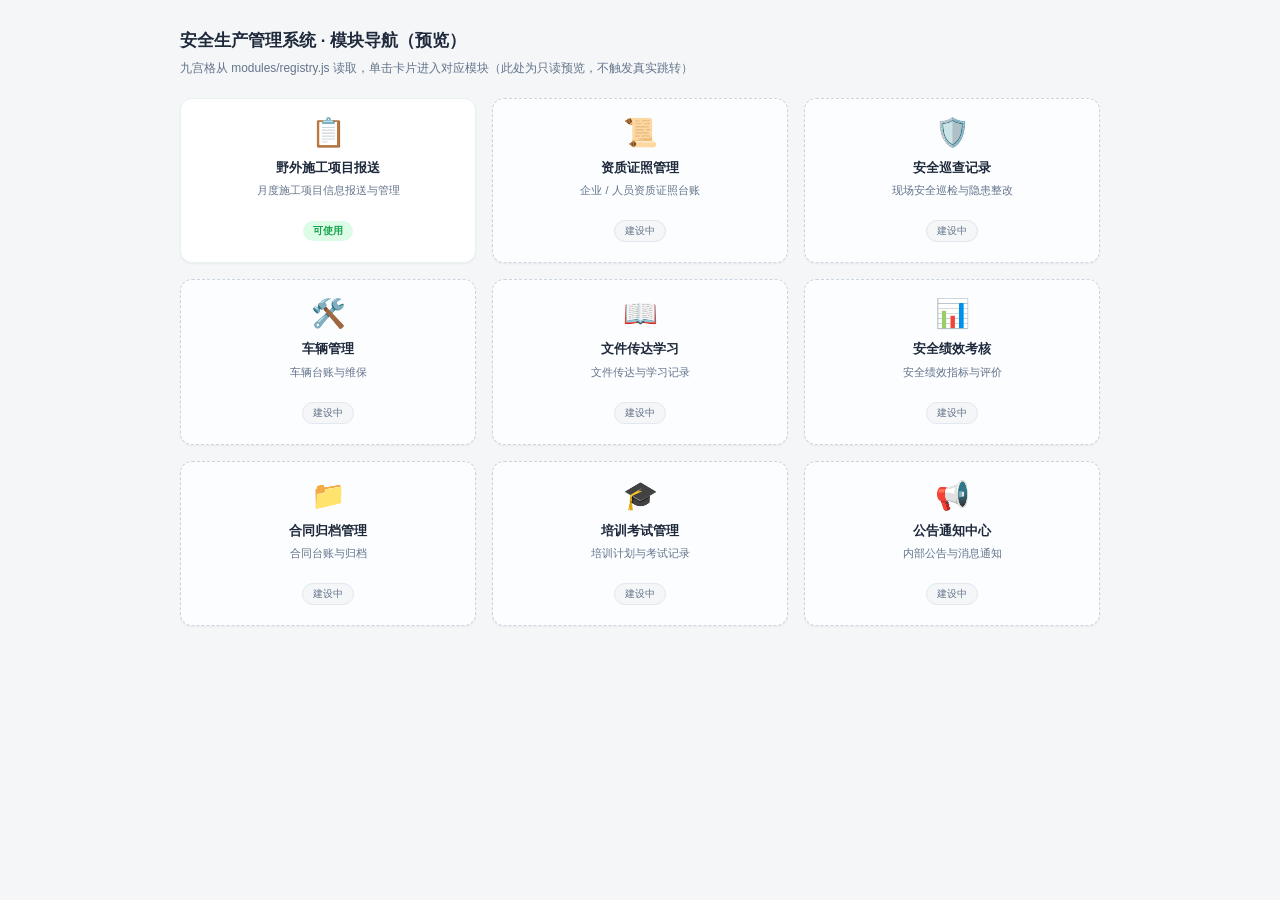
==== module-grid-preview.html @ 4c8b0778 "feat: 安全生产管理系统 - 模块化工作台与施工项目报送" ====
<!DOCTYPE html>
<html lang="zh-CN">
<head>
  <meta charset="UTF-8">
  <meta name="viewport" content="width=device-width, initial-scale=1.0">
  <title>模块导航预览 - 安全生产管理系统</title>
  <link rel="stylesheet" href="css/style.css">
  <style>
    body { background: var(--color-bg); }
    .preview-wrap { max-width: 960px; margin: 0 auto; padding: 28px 20px; }
    .preview-title { color: var(--color-text); font-size: 1.2rem; font-weight: 600; margin-bottom: 4px; }
    .preview-sub { color: var(--color-text-muted); font-size: 0.85rem; margin-bottom: 20px; }
    .grid { display: grid; grid-template-columns: repeat(3, 1fr); gap: 16px; }
    @media (max-width: 720px) { .grid { grid-template-columns: repeat(2, 1fr); } }
  </style>
</head>
<body>
  <div class="preview-wrap">
    <div class="preview-title">安全生产管理系统 · 模块导航（预览）</div>
    <div class="preview-sub">九宫格从 modules/registry.js 读取，单击卡片进入对应模块（此处为只读预览，不触发真实跳转）</div>
    <div class="grid" id="grid"></div>
  </div>

  <!-- 仅加载注册表以提供模块数据；不加载 auth/业务模块，避免依赖 -->
  <script src="js/modules/registry.js"></script>
  <script>
    const grid = document.getElementById('grid');
    grid.innerHTML = ModuleRegistry.list.map((m) => {
      const ph = !m.ready;
      return `
        <div class="module-card ${ph ? 'module-placeholder' : 'module-ready'}">
          <div class="module-icon">${m.icon}</div>
          <div class="module-name">${m.name}</div>
          <div class="module-desc">${m.desc}</div>
          <span class="module-badge ${ph ? 'badge-dev' : 'badge-ready'}">${ph ? '建设中' : '可使用'}</span>
        </div>`;
    }).join('');
  </script>
</body>
</html>
---- css/style.css ----
/* ==========================================================================
   安全生产管理系统 - 样式表
   ========================================================================== */

/* ----- CSS 变量（品牌色板：青绿主色 / 蓝 / 橙 / 黄绿 / 深灰） ----- */
:root {
  /* 主色：青绿 */
  --color-primary: #2A9D8F;
  --color-primary-dark: #1F7A6B;
  --color-primary-light: #E6F4F1;

  /* 蓝（已确认 / 信息） */
  --color-secondary: #2D5A8B;
  --color-secondary-dark: #234C73;
  --color-secondary-light: #EAF0F6;

  /* 橙（警告 / 待办强调） */
  --color-accent: #E87A3D;
  --color-accent-dark: #9C4F1D;
  --color-accent-light: #FCEEE3;

  /* 黄绿（已报送 / 成功强调） */
  --color-lime: #B5D44B;
  --color-lime-dark: #5E7A1A;
  --color-lime-light: #F2F8E0;

  /* 深灰（中性强调） */
  --color-neutral: #4A4A4A;

  /* 功能色：保留错误红，正向用品牌黄绿呼应 */
  --color-success: #16a34a;
  --color-success-light: #dcfce7;
  --color-danger: #dc2626;
  --color-danger-light: #fee2e2;
  --color-warning: #E87A3D;
  --color-warning-light: #FCEEE3;
  --color-bg: #F4F6F7;
  --color-surface: #ffffff;
  --color-text: #1e293b;
  --color-text-muted: #64748b;
  --color-text-light: #94a3b8;
  --color-border: #e2e8f0;
  --color-border-dark: #cbd5e1;
  --radius: 8px;
  --radius-lg: 12px;
  --shadow-sm: 0 1px 2px rgba(0,0,0,0.05);
  --shadow: 0 1px 3px rgba(0,0,0,0.1), 0 1px 2px rgba(0,0,0,0.06);
  --shadow-lg: 0 10px 15px -3px rgba(0,0,0,0.1), 0 4px 6px -2px rgba(0,0,0,0.05);
  --font-sans: -apple-system, BlinkMacSystemFont, 'Segoe UI', 'PingFang SC',
               'Hiragino Sans GB', 'Microsoft YaHei', sans-serif;
}

/* ----- Reset ----- */
* { margin: 0; padding: 0; box-sizing: border-box; }

html { font-size: 14px; }

body {
  font-family: var(--font-sans);
  background: var(--color-bg);
  color: var(--color-text);
  line-height: 1.6;
  min-height: 100vh;
}

a { color: var(--color-primary); text-decoration: none; }
a:hover { text-decoration: underline; }

/* ----- 加载屏幕 ----- */
.loading-screen {
  display: flex;
  flex-direction: column;
  align-items: center;
  justify-content: center;
  min-height: 100vh;
  gap: 16px;
  color: var(--color-text-muted);
}

.spinner {
  width: 40px;
  height: 40px;
  border: 4px solid var(--color-border);
  border-top-color: var(--color-primary);
  border-radius: 50%;
  animation: spin 0.8s linear infinite;
}

@keyframes spin { to { transform: rotate(360deg); } }

/* ==========================================================================
   登录页 - 采用公司 logo 5 配色（青绿/黄绿/橙/深灰/蓝），专业简洁
   ========================================================================== */
.login-page {
  display: flex;
  align-items: center;
  justify-content: center;
  min-height: 100vh;
  padding: 24px;
  background:
    radial-gradient(ellipse 900px 520px at 50% -10%, rgba(42,157,143,0.10), transparent 60%),
    #f4f7f9;
}

.login-card {
  position: relative;
  background: var(--color-surface);
  border-radius: 16px;
  box-shadow: 0 20px 50px -12px rgba(15, 23, 42, 0.12), 0 4px 12px -4px rgba(15, 23, 42, 0.06);
  padding: 48px 40px 40px;
  width: 100%;
  max-width: 440px;
  overflow: hidden;
}

/* 卡片顶部 5 色彩条（呼应 logo 环形 5 色：绿-橙-灰-蓝-青） */
.login-card::before {
  content: '';
  position: absolute;
  top: 0; left: 0; right: 0;
  height: 4px;
  background: linear-gradient(to right,
    #B5D44B 0 20%,
    #E87A3D 20% 40%,
    #4A4A4A 40% 60%,
    #2D5A8B 60% 80%,
    #2A9D8F 80% 100%);
}

/* logo 区域 */
.login-card .logo {
  text-align: center;
  margin-bottom: 28px;
}

.login-card .brand-mark {
  display: block;
  width: 96px;
  height: 96px;
  margin: 0 auto 18px;
}

.login-card .logo h1 {
  font-size: 1.6rem;
  font-weight: 700;
  color: #1f7a6b;
  margin-bottom: 6px;
  letter-spacing: 0.5px;
}

.login-card .logo-en {
  font-size: 0.72rem;
  color: var(--color-text-muted);
  letter-spacing: 1.6px;
  text-transform: uppercase;
  margin: 0 0 4px;
}

.login-card .logo-hint {
  color: var(--color-text-muted);
  font-size: 0.875rem;
  margin: 0;
}

/* 表单 */
.login-card .form-group {
  margin-bottom: 18px;
}

.login-card .form-group label {
  display: block;
  margin-bottom: 6px;
  font-weight: 500;
  font-size: 0.875rem;
  color: var(--color-text);
}

.login-card .form-group input {
  width: 100%;
  padding: 11px 14px;
  border: 1px solid var(--color-border-dark);
  border-radius: var(--radius);
  font-size: 0.9rem;
  font-family: var(--font-sans);
  outline: none;
  background: #fafbfc;
  transition: border-color 0.2s, box-shadow 0.2s, background-color 0.2s;
}

.login-card .form-group input:focus {
  border-color: #2A9D8F;
  background: #ffffff;
  box-shadow: 0 0 0 3px rgba(42, 157, 143, 0.15);
}

/* 登录按钮：teal 品牌色（仅覆盖登录作用域，不影响其它页面） */
.login-card .btn-primary,
.login-page > .login-card .btn-primary {
  background: #2A9D8F;
  border-color: #2A9D8F;
  color: #ffffff;
  font-weight: 600;
  letter-spacing: 2px;
  box-shadow: 0 4px 12px -2px rgba(42, 157, 143, 0.35);
  transition: background-color 0.2s, box-shadow 0.2s, transform 0.05s;
}
.login-card .btn-primary:hover,
.login-page > .login-card .btn-primary:hover {
  background: #238A7C;
  border-color: #238A7C;
  box-shadow: 0 6px 16px -2px rgba(42, 157, 143, 0.45);
}
.login-card .btn-primary:active,
.login-page > .login-card .btn-primary:active {
  transform: translateY(1px);
}

/* 错误提示 */
.login-card .login-error {
  background: var(--color-danger-light);
  color: var(--color-danger);
  padding: 10px 12px;
  border-radius: var(--radius);
  font-size: 0.8rem;
  margin-bottom: 16px;
  display: none;
}
.login-card .login-error.show { display: block; }

/* ==========================================================================
   通用组件
   ========================================================================== */

/* 按钮 */
.btn {
  display: inline-flex;
  align-items: center;
  justify-content: center;
  gap: 6px;
  padding: 8px 16px;
  border: none;
  border-radius: var(--radius);
  font-size: 0.875rem;
  font-family: var(--font-sans);
  font-weight: 500;
  cursor: pointer;
  transition: all 0.15s;
  white-space: nowrap;
}

.btn-primary {
  background: var(--color-primary);
  color: #fff;
}
.btn-primary:hover { background: var(--color-primary-dark); }

.btn-secondary {
  background: var(--color-surface);
  color: var(--color-text);
  border: 1px solid var(--color-border-dark);
}
.btn-secondary:hover { background: var(--color-bg); }

.btn-danger {
  background: var(--color-danger);
  color: #fff;
}
.btn-danger:hover { opacity: 0.9; }

.btn-sm { padding: 4px 10px; font-size: 0.75rem; }

.btn-block { width: 100%; }

.btn:disabled { opacity: 0.5; cursor: not-allowed; }

/* 表单元素 */
.form-group { margin-bottom: 16px; }

.form-group label {
  display: block;
  margin-bottom: 6px;
  font-weight: 500;
  font-size: 0.875rem;
  color: var(--color-text);
}

.form-group label .required { color: var(--color-danger); }

.form-group input,
.form-group select,
.form-group textarea {
  width: 100%;
  padding: 8px 12px;
  border: 1px solid var(--color-border-dark);
  border-radius: var(--radius);
  font-size: 0.875rem;
  font-family: var(--font-sans);
  outline: none;
  transition: border-color 0.2s, box-shadow 0.2s;
  background: var(--color-surface);
  color: var(--color-text);
}

.form-group input:focus,
.form-group select:focus,
.form-group textarea:focus {
  border-color: var(--color-primary);
  box-shadow: 0 0 0 3px var(--color-primary-light);
}

.form-group textarea { resize: vertical; min-height: 72px; }

.form-group .hint { font-size: 0.75rem; color: var(--color-text-muted); margin-top: 4px; }

.form-group .error-msg {
  font-size: 0.75rem; color: var(--color-danger); margin-top: 4px; display: none;
}
.form-group.has-error input,
.form-group.has-error select,
.form-group.has-error textarea { border-color: var(--color-danger); }
.form-group.has-error .error-msg { display: block; }

/* 单选按钮组 */
.radio-group { display: flex; gap: 20px; padding-top: 2px; }

.radio-group label {
  display: inline-flex;
  align-items: center;
  gap: 6px;
  margin-bottom: 0;
  cursor: pointer;
  font-weight: normal;
}

.radio-group input[type="radio"] {
  width: auto;
  margin: 0;
  cursor: pointer;
}

/* 禁用选项（如普通管理员视角下的"管理员"角色） */
.radio-group label.disabled-option {
  color: var(--color-text-muted, #999);
  cursor: not-allowed;
  opacity: 0.7;
}
.radio-group label.disabled-option input[type="radio"] {
  cursor: not-allowed;
}

/* 表格 */
.data-table {
  width: 100%;
  border-collapse: collapse;
  font-size: 0.8125rem;
}

.data-table th {
  text-align: left;
  padding: 10px 12px;
  background: var(--color-bg);
  border-bottom: 2px solid var(--color-border-dark);
  font-weight: 600;
  color: var(--color-text);
  white-space: nowrap;
  position: sticky;
  top: 0;
  z-index: 1;
}

.data-table td {
  padding: 10px 12px;
  border-bottom: 1px solid var(--color-border);
  color: var(--color-text);
  vertical-align: top;
}

.data-table tbody tr:hover { background: #f8fafc; }

.data-table .empty-row td {
  text-align: center;
  color: var(--color-text-muted);
  padding: 32px 12px;
}

/* 状态标签 */
.badge {
  display: inline-flex;
  align-items: center;
  gap: 4px;
  padding: 2px 10px;
  border-radius: 20px;
  font-size: 0.72rem;
  font-weight: 500;
  white-space: nowrap;
}

.badge-success { background: var(--color-lime-light); color: var(--color-lime-dark); }
.badge-danger  { background: var(--color-danger-light);  color: var(--color-danger);  }
.badge-warning { background: var(--color-accent-light); color: var(--color-accent-dark); }
.badge-muted   { background: #f1f5f9; color: var(--color-text-muted); }
.badge-info    { background: var(--color-secondary-light); color: var(--color-secondary); }
.text-muted    { color: var(--color-text-muted); }

/* 表单控件禁用状态（内置字段类型锁定） */
select[disabled] {
  background-color: #f1f5f9;
  color: var(--color-text-muted);
  cursor: not-allowed;
}
input[disabled] {
  background-color: #f8fafc;
  color: var(--color-text-muted);
}

/* Toast 通知 */
.toast-container {
  position: fixed;
  top: 20px;
  right: 20px;
  z-index: 9999;
  display: flex;
  flex-direction: column;
  gap: 8px;
}

.toast {
  padding: 12px 20px;
  border-radius: var(--radius);
  box-shadow: var(--shadow-lg);
  font-size: 0.875rem;
  color: #fff;
  min-width: 280px;
  max-width: 400px;
  animation: slideIn 0.3s ease;
  display: flex;
  align-items: center;
  gap: 8px;
}

@keyframes slideIn { from { transform: translateX(100%); opacity: 0; } to { transform: translateX(0); opacity: 1; } }

.toast-success { background: var(--color-success); }
.toast-error   { background: var(--color-danger); }
.toast-info    { background: var(--color-secondary); }

/* 模态框 */
.modal-overlay {
  position: fixed;
  top: 0; left: 0; right: 0; bottom: 0;
  background: rgba(0, 0, 0, 0.5);
  display: flex;
  align-items: flex-start;
  justify-content: center;
  padding: 24px;
  z-index: 1000;
  overflow-y: auto;
}

.modal-card {
  background: var(--color-surface);
  border-radius: var(--radius-lg);
  box-shadow: var(--shadow-lg);
  width: 100%;
  max-width: 720px;
  margin: 24px 0;
  display: flex;
  flex-direction: column;
  max-height: calc(100vh - 48px);
}

.modal-header {
  display: flex;
  align-items: center;
  justify-content: space-between;
  padding: 16px 24px;
  border-bottom: 1px solid var(--color-border);
}

.modal-header h2 { font-size: 1.125rem; color: var(--color-text); }

.modal-close {
  background: none;
  border: none;
  font-size: 1.5rem;
  cursor: pointer;
  color: var(--color-text-muted);
  line-height: 1;
  padding: 0 4px;
}
.modal-close:hover { color: var(--color-danger); }

.modal-body {
  padding: 24px;
  overflow-y: auto;
  flex: 1;
}

.modal-footer {
  display: flex;
  justify-content: flex-end;
  gap: 12px;
  padding: 16px 24px;
  border-top: 1px solid var(--color-border);
}

/* ==========================================================================
   仪表盘布局
   ========================================================================== */
.dashboard {
  min-height: 100vh;
  display: flex;
  flex-direction: column;
}

.dashboard-header {
  background: var(--color-surface);
  border-bottom: 1px solid var(--color-border);
  padding: 0 24px;
  height: 56px;
  display: flex;
  align-items: center;
  justify-content: space-between;
  position: sticky;
  top: 0;
  z-index: 100;
}

.dashboard-header .header-left {
  display: flex;
  align-items: center;
  gap: 16px;
}

.dashboard-header .header-left h1 {
  font-size: 1.125rem;
  color: var(--color-text);
}

.dashboard-header .header-right {
  display: flex;
  align-items: center;
  gap: 16px;
}

.dashboard-header .user-info {
  display: flex;
  align-items: center;
  gap: 8px;
  font-size: 0.8125rem;
  color: var(--color-text-muted);
}

.dashboard-header .user-info .user-name { font-weight: 600; color: var(--color-text); }

/* Tab 导航 */
.dashboard-tabs {
  display: flex;
  gap: 4px;
  margin-bottom: 20px;
  background: var(--color-surface);
  border-radius: var(--radius-lg);
  box-shadow: var(--shadow);
  padding: 4px;
  width: fit-content;
}

.tab-btn {
  padding: 8px 20px;
  border: none;
  border-radius: var(--radius);
  background: transparent;
  color: var(--color-text-muted);
  font-size: 0.875rem;
  font-family: var(--font-sans);
  font-weight: 500;
  cursor: pointer;
  transition: all 0.15s;
  white-space: nowrap;
}

.tab-btn:hover { color: var(--color-text); background: var(--color-bg); }

.tab-btn.active {
  background: var(--color-primary);
  color: #fff;
}

.toolbar-hint {
  font-size: 0.8125rem;
  color: var(--color-text-muted);
}

.dashboard-content {
  padding: 24px;
  max-width: 1600px;
  margin: 0 auto;
  width: 100%;
  flex: 1;
}

/* 工具栏 */
.toolbar {
  display: flex;
  align-items: center;
  justify-content: space-between;
  margin-bottom: 24px;
  gap: 16px;
  flex-wrap: wrap;
}

.toolbar-left { display: flex; align-items: center; gap: 12px; flex-wrap: wrap; }
.toolbar-right { display: flex; align-items: center; gap: 8px; }

.toolbar select {
  padding: 6px 12px;
  border: 1px solid var(--color-border-dark);
  border-radius: var(--radius);
  font-size: 0.875rem;
  background: var(--color-surface);
  cursor: pointer;
  outline: none;
}

.toolbar select:focus { border-color: var(--color-primary); }

/* 统计卡片 */
.stats-grid {
  display: grid;
  grid-auto-flow: column;
  grid-auto-columns: minmax(0, 1fr);
  gap: 16px;
  margin-bottom: 24px;
}

.stat-card {
  background: var(--color-surface);
  border-radius: var(--radius-lg);
  box-shadow: var(--shadow);
  padding: 20px;
  border-left: 4px solid var(--color-primary);
}

.stat-card.success { border-left-color: var(--color-lime); }
.stat-card.danger  { border-left-color: var(--color-danger); }
.stat-card.warning { border-left-color: var(--color-accent); }
.stat-card.info    { border-left-color: var(--color-secondary); }

.stat-card .stat-label {
  font-size: 0.75rem;
  color: var(--color-text-muted);
  margin-bottom: 4px;
}

.stat-card .stat-value {
  font-size: 1.75rem;
  font-weight: 700;
  color: var(--color-text);
  line-height: 1.2;
}

/* 卡片容器 */
.card {
  background: var(--color-surface);
  border-radius: var(--radius-lg);
  box-shadow: var(--shadow);
  margin-bottom: 24px;
  overflow: hidden;
}

.card-header {
  display: flex;
  align-items: center;
  justify-content: space-between;
  padding: 16px 20px;
  border-bottom: 1px solid var(--color-border);
}

.card-header h2 {
  font-size: 0.95rem;
  font-weight: 600;
  color: var(--color-text);
}

.card-body { padding: 0; }

.card-body.has-padding { padding: 20px; }

/* 表格容器（可滚动） */
.table-wrapper {
  overflow-x: auto;
  max-height: 600px;
  overflow-y: auto;
}

.table-wrapper.has-scroll {
  max-height: 400px;
}

/* 部门状态列表（旧版整行列表，保留兼容） */
.dept-status-list { list-style: none; padding: 8px 0; }

.dept-status-list li {
  display: flex;
  align-items: center;
  justify-content: space-between;
  padding: 10px 20px;
  border-bottom: 1px solid var(--color-border);
  font-size: 0.875rem;
}

.dept-status-list li:last-child { border-bottom: none; }

.dept-status-list .dept-name {
  display: flex;
  align-items: center;
  gap: 8px;
}

.dept-status-list .dept-meta {
  font-size: 0.75rem;
  color: var(--color-text-muted);
}

/* ----- 部门报送状态：紧凑网格卡片 ----- */
.status-filter {
  display: flex;
  align-items: center;
  gap: 6px;
  flex-wrap: wrap;
}

.status-filter .chip {
  border: 1px solid var(--color-border-dark);
  background: var(--color-surface);
  color: var(--color-text-muted);
  border-radius: 999px;
  padding: 3px 12px;
  font-size: 0.75rem;
  cursor: pointer;
  line-height: 1.5;
  transition: all 0.15s ease;
}

.status-filter .chip:hover { border-color: var(--color-primary); color: var(--color-primary); }

.status-filter .chip.active {
  background: var(--color-primary);
  border-color: var(--color-primary);
  color: #fff;
}

.dept-status-grid {
  display: grid;
  grid-template-columns: repeat(10, minmax(0, 1fr));
  gap: 10px;
}

.dept-chip {
  border: 1px solid var(--color-border);
  border-left: 3px solid var(--color-border-dark);
  border-radius: var(--radius);
  padding: 8px 12px;
  background: var(--color-surface);
  min-height: 56px;
  display: flex;
  flex-direction: column;
  justify-content: center;
  gap: 2px;
  cursor: default;
  transition: box-shadow 0.15s ease;
}

.dept-chip:hover { box-shadow: var(--shadow-sm); }

.dept-chip.submitted {
  border-left-color: var(--color-lime);
  background: var(--color-lime-light);
}

.dept-chip.pending {
  border-left-color: var(--color-danger);
  background: #fffbfb;
}

.dept-chip.confirmed {
  border-left-color: var(--color-secondary);
  background: var(--color-secondary-light);
}

.dept-chip-name {
  font-size: 0.8125rem;
  font-weight: 600;
  color: var(--color-text);
  white-space: nowrap;
  overflow: hidden;
  text-overflow: ellipsis;
}

.dept-chip-status { font-size: 0.75rem; line-height: 1.4; }

.dept-chip.submitted .dept-chip-status { color: var(--color-lime-dark); }
.dept-chip.pending .dept-chip-status { color: var(--color-danger); }
.dept-chip.confirmed .dept-chip-status { color: var(--color-secondary); }

.dept-chip-time {
  font-size: 0.6875rem;
  color: var(--color-text-light);
  white-space: nowrap;
}

/* ----- 报送配置模块 ----- */
.form-section-divider {
  border-top: 1px dashed var(--color-border-dark);
  padding-top: 14px;
  margin-top: 6px;
  font-size: 0.8125rem;
  font-weight: 600;
  color: var(--color-text-muted);
}

.code-key {
  font-family: 'Consolas', 'Menlo', monospace;
  font-size: 0.75rem;
  background: var(--color-primary-light);
  color: var(--color-primary-dark);
  padding: 1px 6px;
  border-radius: 4px;
}

/* 空状态 */
.empty-state {
  text-align: center;
  padding: 48px 20px;
  color: var(--color-text-muted);
}

.empty-state .empty-icon {
  font-size: 2.5rem;
  margin-bottom: 12px;
}

.empty-state p { font-size: 0.875rem; }

/* 提示框 */
.alert {
  padding: 12px 16px;
  border-radius: var(--radius);
  font-size: 0.8125rem;
  margin-bottom: 16px;
}

.alert-info { background: var(--color-secondary-light); color: var(--color-secondary-dark); }
.alert-warning { background: var(--color-accent-light); color: var(--color-accent-dark); }
.alert-danger { background: var(--color-danger-light); color: var(--color-danger); }

/* 无野外施工项目 确认横幅（部门端） */
.no-field-banner {
  display: flex;
  align-items: center;
  gap: 12px;
  flex-wrap: wrap;
  padding: 12px 16px;
  margin-bottom: 16px;
  border: 1px dashed var(--color-border-dark);
  border-radius: var(--radius);
  background: var(--color-surface);
  font-size: 0.8125rem;
  color: var(--color-text-muted);
}

.no-field-banner .nfb-hint { flex: 1 1 260px; line-height: 1.5; }

.no-field-banner-confirmed {
  display: flex;
  align-items: center;
  gap: 12px;
  flex-wrap: wrap;
  margin-bottom: 16px;
}

.no-field-banner-confirmed .nfb-icon { font-size: 1.1rem; line-height: 1; }

.no-field-banner-confirmed .nfb-text {
  flex: 1 1 280px;
  line-height: 1.5;
  color: var(--color-primary-dark);
}

.nfb-btn { flex-shrink: 0; }

/* 表单网格 */
.form-grid {
  display: grid;
  grid-template-columns: 1fr 1fr;
  gap: 0 24px;
}

.form-grid .form-group.col-span-2 { grid-column: span 2; }

/* 响应式 */
@media (max-width: 768px) {
  .form-grid { grid-template-columns: 1fr; }
  .form-grid .form-group.col-span-2 { grid-column: span 1; }
  .dashboard-content { padding: 16px; }
  .dashboard-header { padding: 0 16px; }
  .toolbar { flex-direction: column; align-items: stretch; }
  .modal-card { margin: 0; }
  .modal-overlay { padding: 0; }
}

/* ----- 账户设置 ----- */
.account-section { margin-bottom: 4px; }
.account-section-title {
  font-size: 15px;
  font-weight: 600;
  color: var(--color-text);
  margin-bottom: 4px;
}
.account-section-desc {
  font-size: 12px;
  color: var(--color-text-muted);
  margin-bottom: 12px;
}
.account-divider {
  border: none;
  border-top: 1px solid var(--color-border);
  margin: 16px 0;
}

/* ----- 部门报送：搜索框 + 详情展示 ----- */
.toolbar-search {
  padding: 6px 12px;
  border: 1px solid var(--color-border-dark);
  border-radius: var(--radius);
  font-size: 0.875rem;
  background: var(--color-surface);
  color: var(--color-text);
  outline: none;
  min-width: 220px;
}
.toolbar-search:focus {
  border-color: var(--color-primary);
  box-shadow: 0 0 0 3px var(--color-primary-light);
}

/* 详情弹窗：字段网格（label + value 只读展示） */
.detail-grid {
  display: grid;
  grid-template-columns: 1fr 1fr;
  gap: 14px 24px;
}
.detail-grid .detail-item.col-span-2 { grid-column: span 2; }
.detail-item .detail-label {
  font-size: 0.75rem;
  color: var(--color-text-muted);
  margin-bottom: 2px;
}
.detail-item .detail-value {
  font-size: 0.875rem;
  color: var(--color-text);
  word-break: break-word;
}
.detail-text {
  white-space: pre-wrap;
  line-height: 1.7;
  background: var(--color-bg);
  border-radius: var(--radius);
  padding: 8px 12px;
  margin-top: 2px;
}
.detail-empty { color: var(--color-text-light); }

@media (max-width: 768px) {
  .detail-grid { grid-template-columns: 1fr; }
  .detail-grid .detail-item.col-span-2 { grid-column: span 1; }
  .toolbar-search { min-width: 100%; }
}

/* ==========================================================================
   项目视角（在建 / 已完工 / 历史对比）
   ========================================================================== */
.project-tabs-wrap {
  padding: 0 20px;
  border-bottom: 1px solid var(--color-border);
}

.project-tabs {
  display: flex;
  align-items: center;
  gap: 8px;
  flex-wrap: wrap;
}

.project-tabs .chip {
  border: 1px solid var(--color-border-dark);
  background: var(--color-surface);
  color: var(--color-text-muted);
  border-radius: 999px;
  padding: 5px 14px;
  font-size: 0.8125rem;
  cursor: pointer;
  line-height: 1.5;
  transition: all 0.15s ease;
}

.project-tabs .chip:hover { border-color: var(--color-primary); color: var(--color-primary); }

.project-tabs .chip.active {
  background: var(--color-primary);
  border-color: var(--color-primary);
  color: #fff;
}

.project-tabs .chip-count {
  display: inline-block;
  min-width: 18px;
  padding: 0 5px;
  margin-left: 4px;
  border-radius: 999px;
  background: rgba(0, 0, 0, 0.08);
  font-size: 0.6875rem;
  text-align: center;
}

.project-tabs .chip.active .chip-count {
  background: rgba(255, 255, 255, 0.25);
}

/* 历史对比：数值变化标注 */
.trend-up   { color: var(--color-danger);  font-weight: 600; margin-left: 2px; }
.trend-down { color: var(--color-success); font-weight: 600; margin-left: 2px; }
.trend-flat { color: var(--color-text-light); margin-left: 2px; }

/* 单元格内容截断（悬停显示完整内容） */
.cell-ellipsis {
  max-width: 180px;
  white-space: nowrap;
  overflow: hidden;
  text-overflow: ellipsis;
}

/* 汇总明细表：项目名称列每行最多 15 个汉字，最多三行；
   td 保持 table-cell，内层 span 宽度 100% 填满单元格（避免固定宽度溢出盖住相邻列） */
.cell-project-name {
  width: 300px; /* 项目名称列继续调宽，展示更多内容 */
  vertical-align: top;
}

/* 项目名称内层：填满单元格，最多三行、每行约 15 汉字，超出省略（长名称点击 td 看详情） */
.project-name-clamp {
  display: -webkit-box;
  -webkit-line-clamp: 3;
  -webkit-box-orient: vertical;
  overflow: hidden;
  text-overflow: ellipsis;
  word-break: break-all;
  width: 100%;
  max-width: 100%;
}

/* 汇总表：项目名称单元格可点击 */
.summary-table .cell-project-name {
  cursor: pointer;
  color: var(--color-primary);
}
.summary-table .cell-project-name:hover {
  text-decoration: underline;
}

/* 汇总明细表：紧凑布局（无横向滚动条） */
.summary-wrapper {
  overflow-x: hidden;
  overflow-y: visible;
  max-height: none;
}

.summary-table {
  table-layout: fixed;
  width: 100%;
}

/* 紧凑列：表头允许 2 行换行，窄列宽 */
.summary-table .th-compact {
  white-space: normal;
  word-break: keep-all;
  text-align: center;
  width: 56px;
  max-width: 64px;
  padding: 6px 4px;
  line-height: 1.3;
}

/* 紧凑列单元格：居中、不换行 */
.summary-table .cell-compact {
  text-align: center;
  white-space: nowrap;
  padding: 6px 4px;
}

/* 单行列：长文本只显示一行（省略号），悬停 title 看全文 */
.summary-table .cell-oneline {
  white-space: nowrap;
  overflow: hidden;
  text-overflow: ellipsis;
}

/* 固定宽度窄列（项目负责人+联系方式合并列）：紧凑宽度，两行显示，过长省略 */
.summary-table .cell-fixed {
  width: 104px;
  max-width: 108px;
  padding: 6px 4px;
  white-space: nowrap;
  overflow: hidden;
  text-overflow: ellipsis;
}

/* 更窄列（项目归属部门）：紧凑宽度，过长省略 */
.summary-table .cell-narrow {
  width: 76px;
  max-width: 80px;
  white-space: nowrap;
  overflow: hidden;
  text-overflow: ellipsis;
}

/* 三行列（施工地点/项目整体进度/本月施工情况）：td 保持 table-cell，仅标记内层截断 */
.summary-table .cell-three-line {
  vertical-align: top;
}

/* 三行内容内层：最多三行，超出省略（悬停 title 看全文）；显式 white-space 覆盖窄列 nowrap */
.three-line-clamp {
  display: -webkit-box;
  -webkit-line-clamp: 3;
  -webkit-box-orient: vertical;
  overflow: hidden;
  text-overflow: ellipsis;
  word-break: break-word;
  white-space: normal;
}

/* 每行最多 N 汉字列（施工地点6 / 项目类型7 / 设备型号及数量8）：
   列宽 = N em 内容 + 左右内边距 16px；
   表头/单元格都加 cell-chN，配合 table-layout:fixed 让列宽真正生效 */
.summary-table .cell-ch6 {
  width: calc(6em + 16px);
  max-width: calc(6em + 16px);
}
.cell-ch6 .three-line-clamp {
  width: 6em;
  max-width: 6em;
}
.summary-table .cell-ch7 {
  width: calc(7em + 16px);
  max-width: calc(7em + 16px);
}
.cell-ch7 .three-line-clamp {
  width: 7em;
  max-width: 7em;
}
.summary-table .cell-ch8 {
  width: calc(8em + 16px);
  max-width: calc(8em + 16px);
}
.cell-ch8 .three-line-clamp {
  width: 8em;
  max-width: 8em;
}

/* 汇总表全局紧凑：减少内边距 */
.summary-table th,
.summary-table td {
  padding: 6px 8px;
  overflow-wrap: anywhere;
  word-break: break-word;
}

/* 汇总表：表头各列统一居中显示 */
.summary-table th {
  text-align: center;
}

/* 汇总表：保留鼠标悬停底色（去掉原先整行部门交替底色） */
.summary-table tbody tr:hover td { background-color: #EFF4F6; }

/* 「项目归属部门」单元格内的部门标签：按部门着色，便于区分不同部门项目 */
.dept-tag {
  display: inline-block;
  padding: 2px 9px;
  border-radius: 10px;
  font-size: 0.6875rem;
  font-weight: 600;
  line-height: 1.5;
  color: #1e3350;
  white-space: nowrap;
}

/* 汇总表：报送部门/报送时间列窄一些 */
.summary-table th:first-child,
.summary-table td:first-child {
  width: 40px;
  text-align: center;
}

/* 大尺寸弹窗（历史对比） */
.modal-lg { max-width: 980px; width: 94%; }

/* 历史对比表紧凑化 */
.compare-table td,
.compare-table th {
  padding: 7px 10px;
  font-size: 0.8125rem;
}

/* ===== 工作台首页 ===== */
.dashboard-home { max-width: 1080px; margin: 0 auto; }

.home-section { margin-bottom: 28px; }
.section-title {
  font-size: 1.05rem;
  font-weight: 600;
  color: var(--color-text);
  margin-bottom: 14px;
  padding-left: 10px;
  border-left: 3px solid var(--color-primary);
}

/* 个人待办 */
.todo-panel {
  background: var(--color-surface);
  border: 1px solid var(--color-border);
  border-radius: var(--radius-lg);
  box-shadow: var(--shadow-sm);
  padding: 16px 20px;
}
.todo-loading { color: var(--color-text-muted); font-size: 0.875rem; }
.todo-item {
  display: flex;
  align-items: center;
  gap: 10px;
  font-size: 0.9375rem;
  line-height: 1.6;
}
.todo-item + .todo-item { margin-top: 10px; }
.todo-dot {
  width: 8px; height: 8px; border-radius: 50%; flex: 0 0 auto;
}
.todo-warn .todo-dot { background: var(--color-accent); }
.todo-ok .todo-dot { background: var(--color-lime); }
.todo-warn span:last-child { color: var(--color-text); }
.todo-ok span:last-child { color: var(--color-lime-dark); }
.todo-actions { margin-top: 12px; }

/* 九宫格 */
.module-grid {
  display: grid;
  grid-template-columns: repeat(3, 1fr);
  gap: 16px;
}
/* 部门编辑弹窗中的「是否报送」开关行 */
.switch-row {
  display: flex;
  align-items: center;
  gap: 8px;
  font-size: 0.875rem;
  color: var(--color-text);
  cursor: pointer;
}
.switch-row input[type="checkbox"] {
  width: 16px;
  height: 16px;
  accent-color: var(--color-primary);
  cursor: pointer;
}
@media (max-width: 768px) {
  .module-grid { grid-template-columns: repeat(2, 1fr); }
}
.module-card {
  position: relative;
  background: var(--color-surface);
  border: 1px solid var(--color-border);
  border-radius: var(--radius-lg);
  box-shadow: var(--shadow-sm);
  padding: 20px 18px;
  text-align: center;
  transition: transform .15s ease, box-shadow .15s ease, border-color .15s ease;
}
.module-card.module-ready {
  cursor: pointer;
  border-color: var(--color-primary-light);
}
.module-card.module-ready:hover {
  transform: translateY(-3px);
  box-shadow: var(--shadow-lg);
  border-color: var(--color-primary);
}
.module-card.module-placeholder {
  cursor: pointer;
  border-style: dashed;
  border-color: var(--color-border-dark);
  background: #fbfdff;
}
.module-card.module-placeholder:hover {
  transform: translateY(-3px);
  box-shadow: var(--shadow-lg);
  border-color: var(--color-secondary);
}
.module-icon {
  font-size: 2rem;
  margin-bottom: 10px;
  line-height: 1;
}
.module-name {
  font-size: 0.95rem;
  font-weight: 600;
  color: var(--color-text);
  margin-bottom: 4px;
}
.module-desc {
  font-size: 0.78rem;
  color: var(--color-text-muted);
  margin-bottom: 12px;
  min-height: 2.2em;
}
.module-badge {
  display: inline-block;
  font-size: 0.72rem;
  padding: 2px 10px;
  border-radius: 999px;
}
.badge-ready {
  background: var(--color-success-light);
  color: var(--color-success);
  font-weight: 600;
}
.badge-dev {
  background: var(--color-bg);
  color: var(--color-text-muted);
  border: 1px solid var(--color-border);
}

/* 通用模块页面容器（占位模块及后续模块统一使用） */
.page {
  max-width: 1200px;
  margin: 0 auto;
  padding: 22px 24px;
}
.page-header {
  display: flex;
  align-items: center;
  gap: 16px;
  margin-bottom: 18px;
}
.page-header h1 {
  font-size: 1.35rem;
  font-weight: 600;
  color: var(--color-text);
}


.compare-table td:first-child { white-space: nowrap; }

/* 完工项目详情页代码提示 */
.alert code {
  background: rgba(0, 0, 0, 0.06);
  padding: 1px 6px;
  border-radius: 4px;
  font-size: 0.8125rem;
}
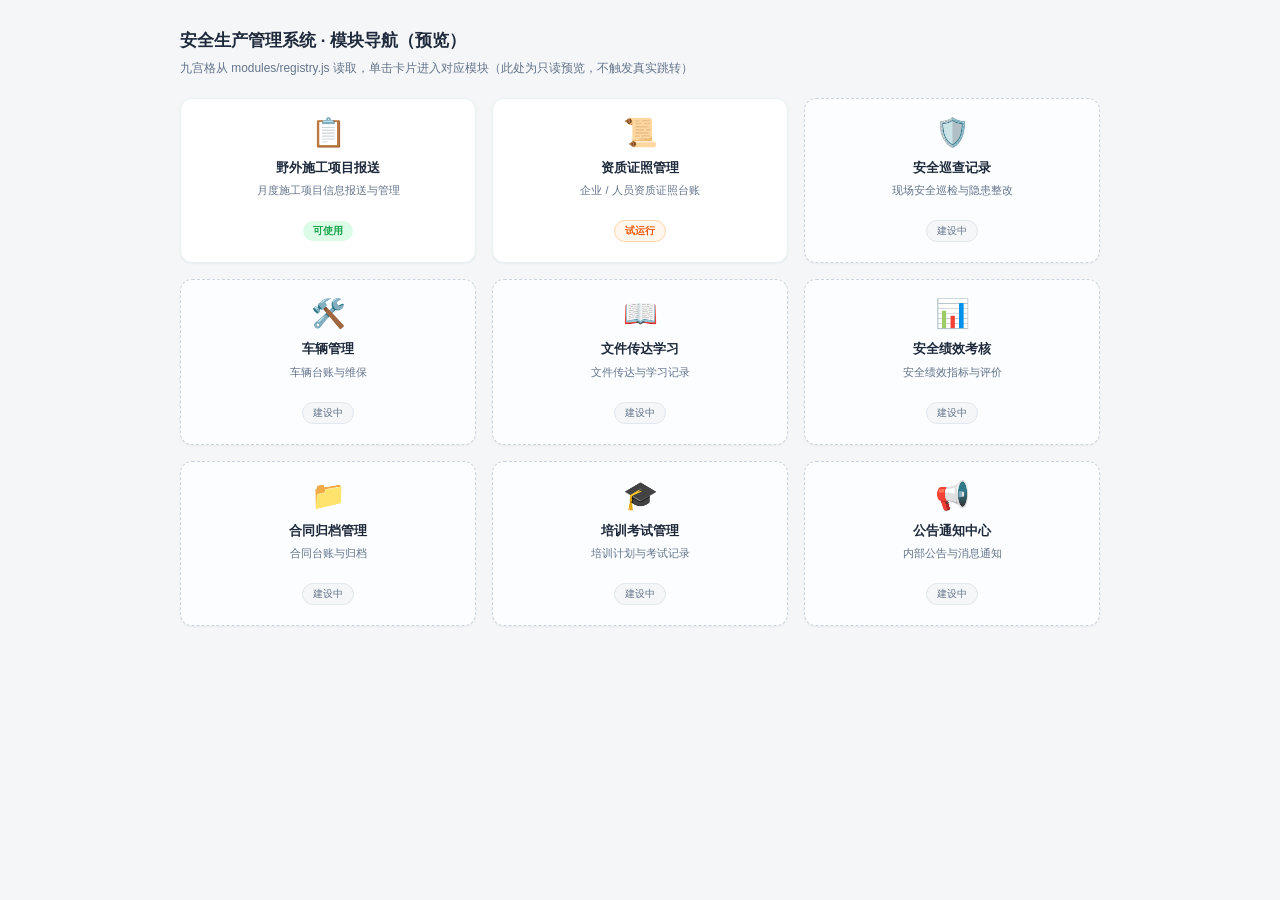
==== commit 254dbddd: "资质证照：筛选区单行布局 / 九宫格启用试运行 / 右上角身份徽章去重 - 筛选区：.filter-group 改 row 布局，公司/类型/状态三个筛选项标签与下拉框并排，整组单行展示（避免标签置顶" ====
--- a/module-grid-preview.html
+++ b/module-grid-preview.html
@@ -27,12 +27,14 @@
     const grid = document.getElementById('grid');
     grid.innerHTML = ModuleRegistry.list.map((m) => {
       const ph = !m.ready;
+      const badgeText = ph ? '建设中' : (m.trial ? '试运行' : '可使用');
+      const badgeCls = ph ? 'badge-dev' : (m.trial ? 'badge-trial' : 'badge-ready');
       return `
         <div class="module-card ${ph ? 'module-placeholder' : 'module-ready'}">
           <div class="module-icon">${m.icon}</div>
           <div class="module-name">${m.name}</div>
           <div class="module-desc">${m.desc}</div>
-          <span class="module-badge ${ph ? 'badge-dev' : 'badge-ready'}">${ph ? '建设中' : '可使用'}</span>
+          <span class="module-badge ${badgeCls}">${badgeText}</span>
         </div>`;
     }).join('');
   </script>
--- a/css/style.css
+++ b/css/style.css
@@ -516,16 +516,25 @@
 .dashboard-header {
   background: var(--color-surface);
   border-bottom: 1px solid var(--color-border);
-  padding: 0 24px;
-  height: 56px;
-  display: flex;
-  align-items: center;
-  justify-content: space-between;
+  padding: 0;
   position: sticky;
   top: 0;
   z-index: 100;
 }
 
+/* 顶栏横条背景整页满宽，内部内容居中收拢到舒适宽度 */
+.dashboard-header-inner {
+  max-width: 1200px;
+  margin: 0 auto;
+  width: 100%;
+  padding: 0 24px;
+  height: 56px;
+  display: flex;
+  align-items: center;
+  justify-content: space-between;
+  gap: 16px;
+}
+
 .dashboard-header .header-left {
   display: flex;
   align-items: center;
@@ -552,6 +561,14 @@
 }
 
 .dashboard-header .user-info .user-name { font-weight: 600; color: var(--color-text); }
+
+/* 只读模式：禁用后台的写入类按钮（新增 / 保存 / 删除），但不影响刷新、导航、退出等操作 */
+.admin-readonly .btn-primary,
+.admin-readonly .btn-danger {
+  pointer-events: none;
+  opacity: 0.5;
+  cursor: not-allowed;
+}
 
 /* Tab 导航 */
 .dashboard-tabs {
@@ -593,7 +610,7 @@
 
 .dashboard-content {
   padding: 24px;
-  max-width: 1600px;
+  max-width: 1200px;
   margin: 0 auto;
   width: 100%;
   flex: 1;
@@ -903,7 +920,7 @@
   .form-grid { grid-template-columns: 1fr; }
   .form-grid .form-group.col-span-2 { grid-column: span 1; }
   .dashboard-content { padding: 16px; }
-  .dashboard-header { padding: 0 16px; }
+  .dashboard-header-inner { padding: 0 16px; }
   .toolbar { flex-direction: column; align-items: stretch; }
   .modal-card { margin: 0; }
   .modal-overlay { padding: 0; }
@@ -1047,16 +1064,17 @@
   vertical-align: top;
 }
 
-/* 项目名称内层：填满单元格，最多三行、每行约 15 汉字，超出省略（长名称点击 td 看详情） */
+/* 项目名称内层：按列宽（cell-ch10≈10 个全角汉字/行）换行，最多显示 3 行，超出省略（长名称点击 td 看详情） */
 .project-name-clamp {
   display: -webkit-box;
   -webkit-line-clamp: 3;
   -webkit-box-orient: vertical;
   overflow: hidden;
   text-overflow: ellipsis;
-  word-break: break-all;
+  word-break: break-word;
   width: 100%;
   max-width: 100%;
+  line-height: 1.4;
 }
 
 /* 汇总表：项目名称单元格可点击 */
@@ -1124,9 +1142,9 @@
   text-overflow: ellipsis;
 }
 
-/* 三行列（施工地点/项目整体进度/本月施工情况）：td 保持 table-cell，仅标记内层截断 */
+/* 三行列（施工地点/项目整体进度/本月施工情况/项目类型）：td 标记内层截断，整体随行垂直居中 */
 .summary-table .cell-three-line {
-  vertical-align: top;
+  vertical-align: middle;
 }
 
 /* 三行内容内层：最多三行，超出省略（悬停 title 看全文）；显式 white-space 覆盖窄列 nowrap */
@@ -1140,7 +1158,7 @@
   white-space: normal;
 }
 
-/* 每行最多 N 汉字列（施工地点6 / 项目类型7 / 设备型号及数量8）：
+/* 每行最多 N 汉字列（施工地点6 / 项目类型7 / 项目名称10）：
    列宽 = N em 内容 + 左右内边距 16px；
    表头/单元格都加 cell-chN，配合 table-layout:fixed 让列宽真正生效 */
 .summary-table .cell-ch6 {
@@ -1167,13 +1185,22 @@
   width: 8em;
   max-width: 8em;
 }
-
-/* 汇总表全局紧凑：减少内边距 */
+.summary-table .cell-ch10 {
+  width: calc(10em + 16px);
+  max-width: calc(10em + 16px);
+}
+.cell-ch10 .project-name-clamp {
+  width: 10em;
+  max-width: 10em;
+}
+
+/* 汇总表全局紧凑：减少内边距、记录垂直居中 */
 .summary-table th,
 .summary-table td {
   padding: 6px 8px;
   overflow-wrap: anywhere;
   word-break: break-word;
+  vertical-align: middle;
 }
 
 /* 汇总表：表头各列统一居中显示 */
@@ -1214,7 +1241,7 @@
 }
 
 /* ===== 工作台首页 ===== */
-.dashboard-home { max-width: 1080px; margin: 0 auto; }
+.dashboard-home { max-width: none; }
 
 .home-section { margin-bottom: 28px; }
 .section-title {
@@ -1311,6 +1338,12 @@
   margin-bottom: 10px;
   line-height: 1;
 }
+.module-icon svg {
+  width: 44px;
+  height: 44px;
+  display: inline-block;
+  vertical-align: middle;
+}
 .module-name {
   font-size: 0.95rem;
   font-weight: 600;
@@ -1338,6 +1371,12 @@
   background: var(--color-bg);
   color: var(--color-text-muted);
   border: 1px solid var(--color-border);
+}
+.badge-trial {
+  background: #fff7ed;
+  color: #ea580c;
+  border: 1px solid #fed7aa;
+  font-weight: 600;
 }
 
 /* 通用模块页面容器（占位模块及后续模块统一使用） */
